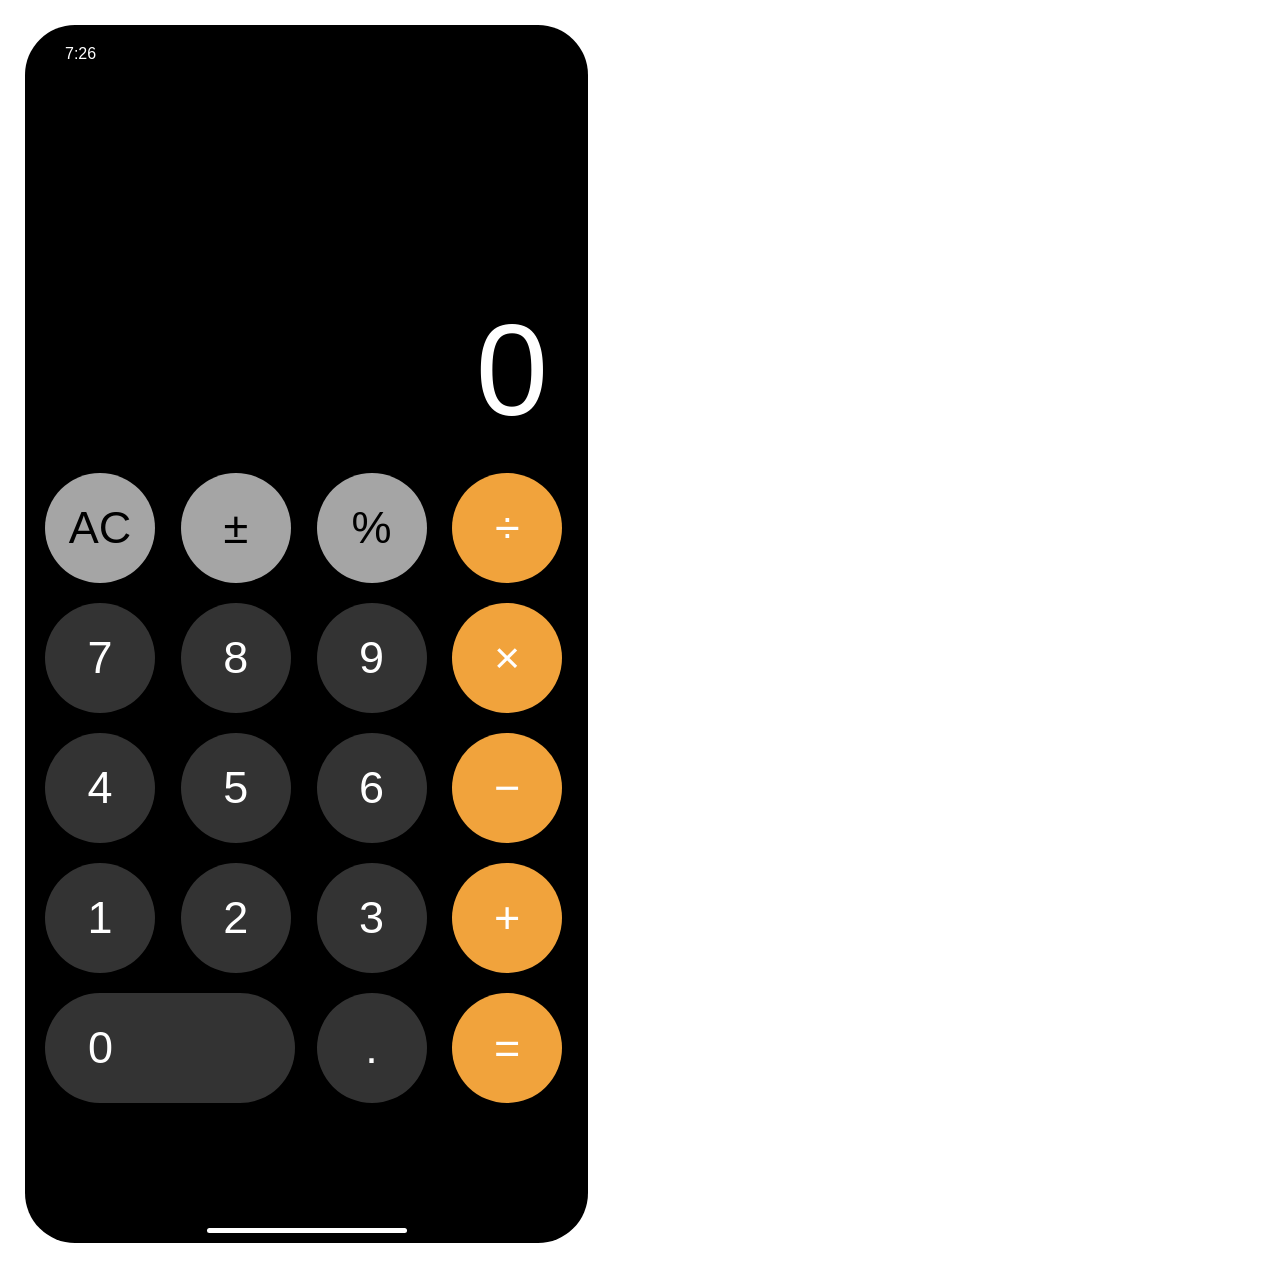
==== calculate.html @ 9dd690f5 "Initial commit" ====
<!DOCTYPE html>
<html lang="en">
<head>
    <meta charset="UTF-8">
    <meta name="viewport" content="width=device-width, initial-scale=1.0">
    <title>Apple Calculator</title>
    <link rel="stylesheet" href="./styles.css">
</head>
<body>
    <div class="calculator">
        <div class="top-container">
          <div class="clock">
            <span class="hour"></span>:<span class="minute"></span>
          </div>
        </div>
        <div class="value">0</div>
        <div class="buttons-container">
          <div class="button function ac">AC</div>
          <div class="button function pm">±</div>
          <div class="button function percent">%</div>
          <div class="button operator division">÷</div>
          <div class="button number-7">7</div>
          <div class="button number-8">8</div>
          <div class="button number-9">9</div>
          <div class="button operator multiplication">×</div>
          <div class="button number-4">4</div>
          <div class="button number-5">5</div>
          <div class="button number-6">6</div>
          <div class="button operator subtraction">−</div>
          <div class="button number-1">1</div>
          <div class="button number-2">2</div>
          <div class="button number-3">3</div>
          <div class="button operator addition">+</div>
          <div class="button number-0">0</div>
          <div class="button decimal">.</div>
          <div class="button operator equal">=</div>
        </div>
        <div class="bottom"></div>
      </div>
   
   <script src="./script.js"></script>
</body>
</html>
---- styles.css ----
* {
    box-sizing: border-box;
    margin: 0;
    padding: 0;
    user-select: none;
  }
  
  body {
    font-family: "Helvetica Neue", sans-serif;
    margin: 25px;
  }
  
  .calculator {
    background: black;
    border-radius: 50px;
    color: white;
    height: 1218px;
    padding: 20px;
    position: relative;
    width: 563px;
  }
  
  .top-container {
    display: flex;
    height: 250px;
    justify-content: space-between;
    padding: 0 20px;
  }
  
  .value {
    font-size: 130px;
    font-weight: 300;
    height: 158px;
    margin-bottom: 20px;
    margin-right: 20px;
    text-align: right;
  }
  
  .buttons-container {
    display: grid;
    grid-gap: 20px;
    grid-template-columns: repeat(4, 1fr);
    grid-template-rows: repeat(5, 1fr);
  }
  
  .button {
    align-items: center;
    background: #333;
    border-radius: 50%;
    cursor: pointer;
    display: flex;
    font-size: 45px;
    height: 110px;
    justify-content: center;
    transition: filter .3s;
    width: 110px;
  }
  
  .button.function {
    color: black;
    background: #a5a5a5;
  }
  
  .button.operator {
    background: #f1a33c;
  }
  
  .button.number-0 {
    border-radius: 55px;
    grid-column: 1 / span 2;
    justify-content: flex-start;
    padding-left: 43px;
    width: 250px;
  }
  
  .button:active,
  .button:focus {
    filter: brightness(120%);
  }
  
  .bottom {
    width: 200px;
    height: 5px;
    background: white;
    border-radius: 4px;
    position: absolute;
    bottom: 10px;
    left: 50%;
    transform: translateX(-50%);
  }
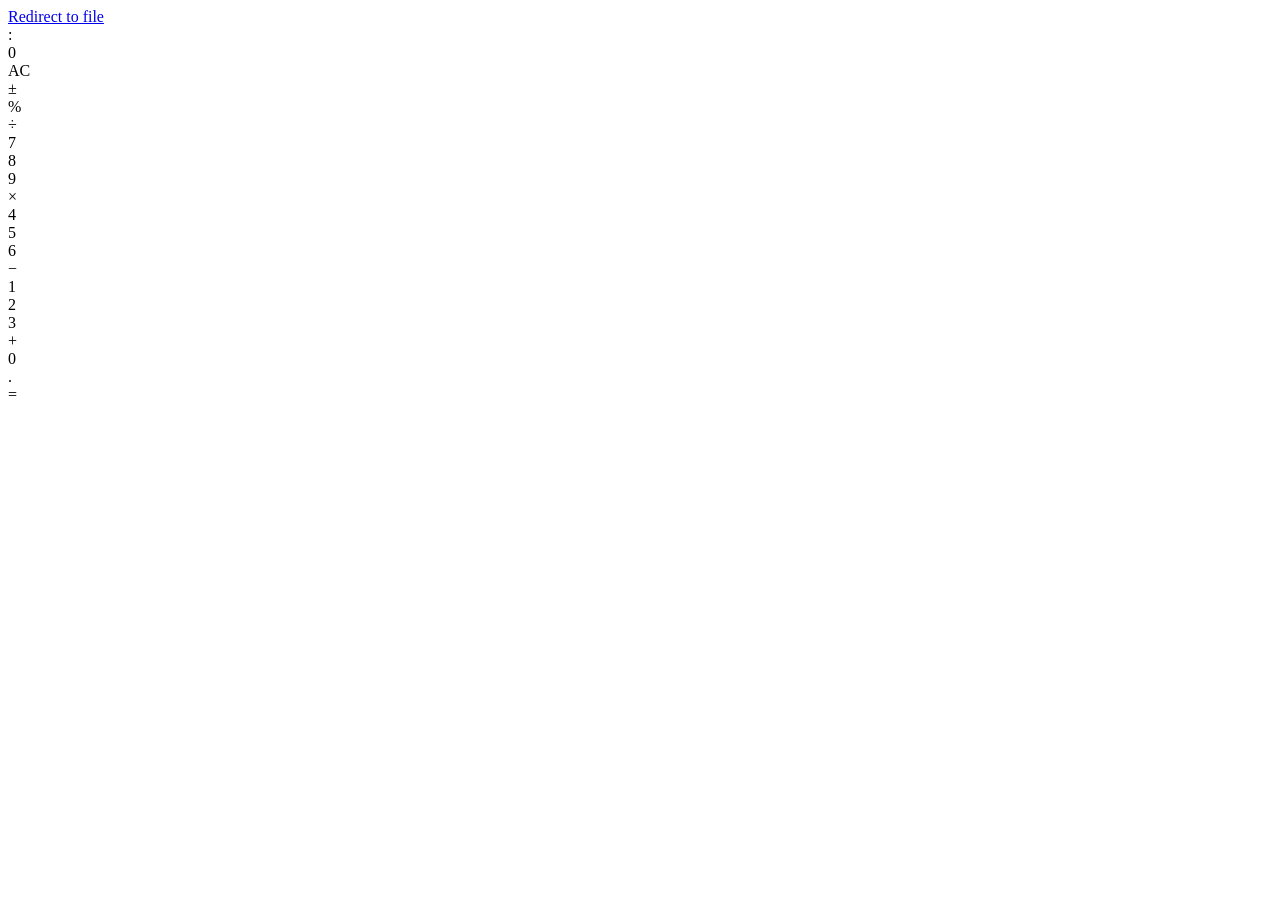
==== commit c8ab2d8d: "redirected files" ====
--- a/calculate.html
+++ b/calculate.html
@@ -4,7 +4,7 @@
     <meta charset="UTF-8">
     <meta name="viewport" content="width=device-width, initial-scale=1.0">
     <title>Apple Calculator</title>
-    <link rel="stylesheet" href="./styles.css">
+    <a href="./styles.css">Redirect to file</a>
 </head>
 <body>
     <div class="calculator">
@@ -38,6 +38,6 @@
         <div class="bottom"></div>
       </div>
    
-   <script src="./script.js"></script>
+   <script window.location.href="./script.js"></script>
 </body>
 </html>
